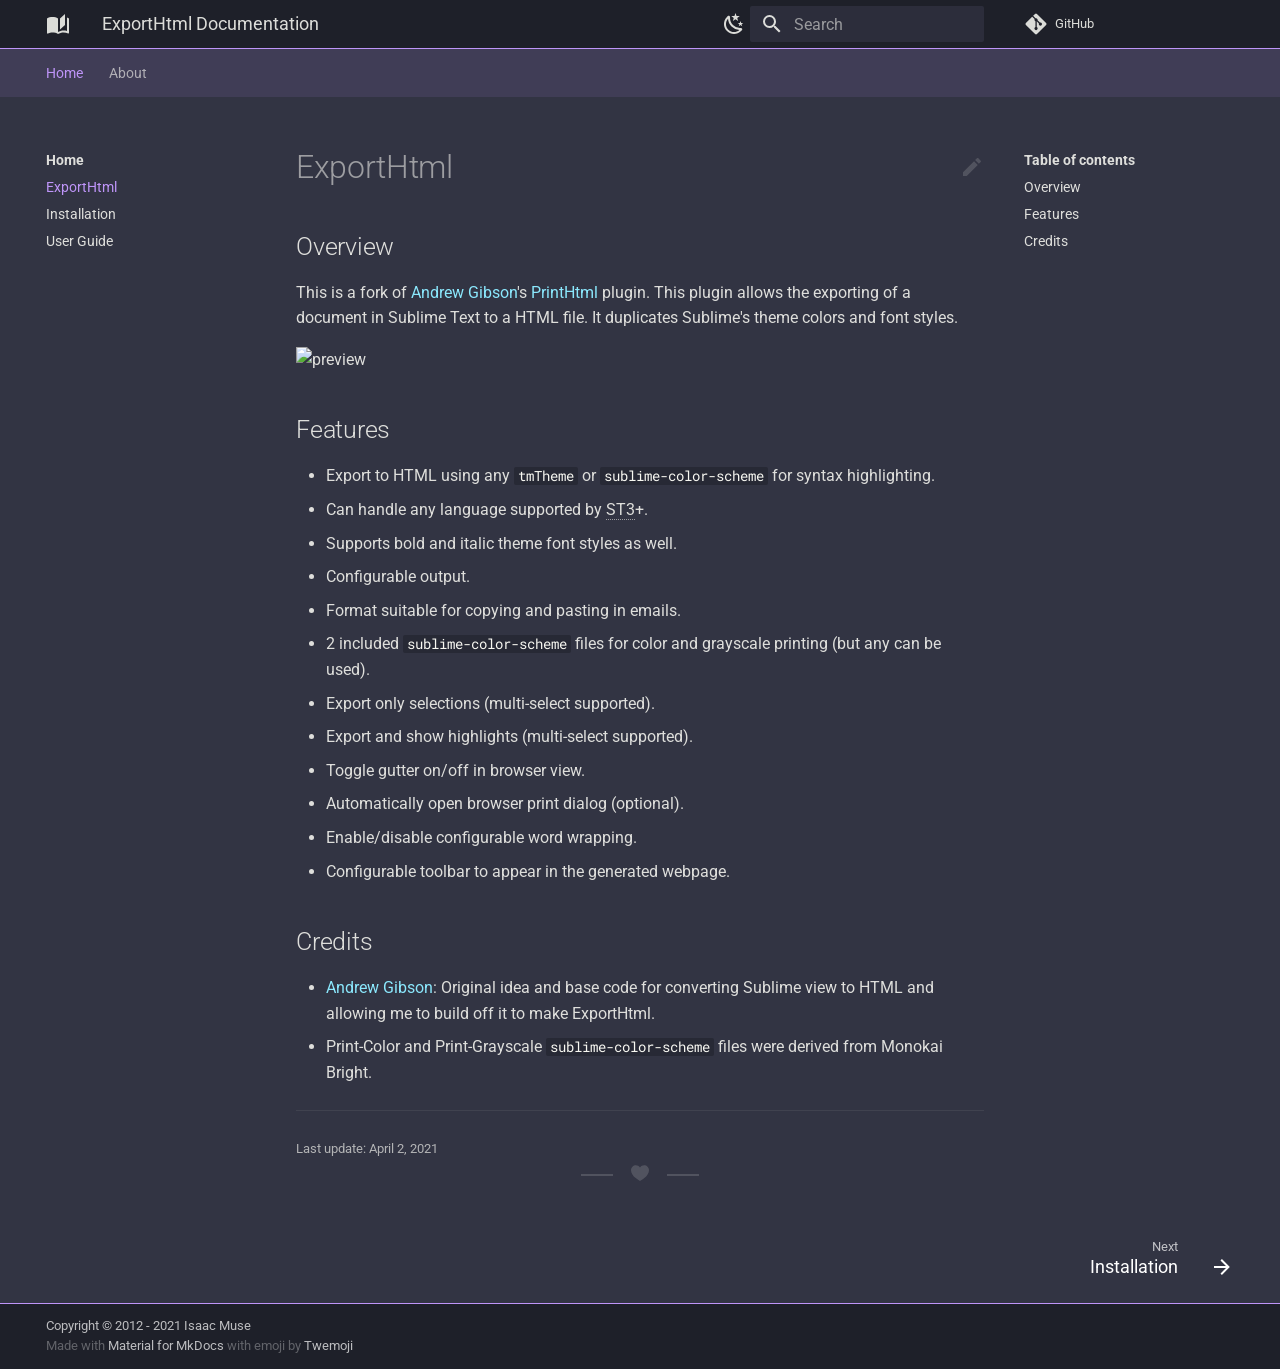
==== index.html @ a7de38d4 "Deployed fa5e5de with MkDocs version: 1.1.2" ====
<!doctype html><html lang=en class=no-js> <head><meta charset=utf-8><meta name=viewport content="width=device-width,initial-scale=1"><meta name=description content="Sublime Text plugin that exports code to HTML or BBCODE for copying, printing, or saving."><link href=https://codebyzach.github.io/sublime_export_html/ rel=canonical><link rel=icon href=assets/images/favicon.png><meta name=generator content="mkdocs-1.1.2, mkdocs-material-7.1.0"><title>ExportHtml - ExportHtml Documentation</title><link rel=stylesheet href=assets/stylesheets/main.33e2939f.min.css><link rel=stylesheet href=assets/stylesheets/palette.ef6f36e2.min.css><meta name=theme-color content=#7e56c2><script src=assets/pymdownx-extras/material-extra-theme-7c147bb7.js type=text/javascript></script><link rel=preconnect href=https://fonts.gstatic.com crossorigin><link rel=stylesheet href="https://fonts.googleapis.com/css?family=Roboto:300,400,400i,700%7CRoboto+Mono&display=fallback"><style>:root{--md-text-font-family:"Roboto";--md-code-font-family:"Roboto Mono"}</style><link rel=stylesheet href=assets/pymdownx-extras/extra-25cd689912.css></head> <body dir=ltr data-md-color-scheme=dracula data-md-color-primary=deep-purple data-md-color-accent=deep-purple> <script>function __prefix(e){return new URL(".",location).pathname+"."+e}function __get(e,t=localStorage){return JSON.parse(t.getItem(__prefix(e)))}</script> <input class=md-toggle data-md-toggle=drawer type=checkbox id=__drawer autocomplete=off> <input class=md-toggle data-md-toggle=search type=checkbox id=__search autocomplete=off> <label class=md-overlay for=__drawer></label> <div data-md-component=skip> <a href=#exporthtml class=md-skip> Skip to content </a> </div> <div data-md-component=announce> </div> <header class=md-header data-md-component=header> <nav class="md-header__inner md-grid" aria-label=Header> <a href=https://codebyzach.github.io/sublime_export_html title="ExportHtml Documentation" class="md-header__button md-logo" aria-label="ExportHtml Documentation"> <svg xmlns=http://www.w3.org/2000/svg viewbox="0 0 24 24"><path d="m19 2-5 4.5v11l5-4.5V2M6.5 5C4.55 5 2.45 5.4 1 6.5v14.66c0 .25.25.5.5.5.1 0 .15-.07.25-.07 1.35-.65 3.3-1.09 4.75-1.09 1.95 0 4.05.4 5.5 1.5 1.35-.85 3.8-1.5 5.5-1.5 1.65 0 3.35.31 4.75 1.06.1.05.15.03.25.03.25 0 .5-.25.5-.5V6.5c-.6-.45-1.25-.75-2-1V19c-1.1-.35-2.3-.5-3.5-.5-1.7 0-4.15.65-5.5 1.5V6.5C10.55 5.4 8.45 5 6.5 5z"/></svg> </a> <label class="md-header__button md-icon" for=__drawer> <svg xmlns=http://www.w3.org/2000/svg viewbox="0 0 24 24"><path d="M3 6h18v2H3V6m0 5h18v2H3v-2m0 5h18v2H3v-2z"/></svg> </label> <div class=md-header__title data-md-component=header-title> <div class=md-header__ellipsis> <div class=md-header__topic> <span class=md-ellipsis> ExportHtml Documentation </span> </div> <div class=md-header__topic data-md-component=header-topic> <span class=md-ellipsis> ExportHtml </span> </div> </div> </div> <div class=md-header__options> <div class="md-header-nav__scheme md-header-nav__button md-source__icon md-icon"> <a href=javascript:toggleScheme(); title="Light mode" class=light-mode> <svg xmlns=http://www.w3.org/2000/svg viewbox="0 0 24 24"><path d="M12 7a5 5 0 0 1 5 5 5 5 0 0 1-5 5 5 5 0 0 1-5-5 5 5 0 0 1 5-5m0 2a3 3 0 0 0-3 3 3 3 0 0 0 3 3 3 3 0 0 0 3-3 3 3 0 0 0-3-3m0-7 2.39 3.42C13.65 5.15 12.84 5 12 5c-.84 0-1.65.15-2.39.42L12 2M3.34 7l4.16-.35A7.2 7.2 0 0 0 5.94 8.5c-.44.74-.69 1.5-.83 2.29L3.34 7m.02 10 1.76-3.77a7.131 7.131 0 0 0 2.38 4.14L3.36 17M20.65 7l-1.77 3.79a7.023 7.023 0 0 0-2.38-4.15l4.15.36m-.01 10-4.14.36c.59-.51 1.12-1.14 1.54-1.86.42-.73.69-1.5.83-2.29L20.64 17M12 22l-2.41-3.44c.74.27 1.55.44 2.41.44.82 0 1.63-.17 2.37-.44L12 22z"/></svg> </a> <a href=javascript:toggleScheme(); title="Dark mode" class=dark-mode> <svg xmlns=http://www.w3.org/2000/svg viewbox="0 0 24 24"><path d="m17.75 4.09-2.53 1.94.91 3.06-2.63-1.81-2.63 1.81.91-3.06-2.53-1.94L12.44 4l1.06-3 1.06 3 3.19.09m3.5 6.91-1.64 1.25.59 1.98-1.7-1.17-1.7 1.17.59-1.98L15.75 11l2.06-.05L18.5 9l.69 1.95 2.06.05m-2.28 4.95c.83-.08 1.72 1.1 1.19 1.85-.32.45-.66.87-1.08 1.27C15.17 23 8.84 23 4.94 19.07c-3.91-3.9-3.91-10.24 0-14.14.4-.4.82-.76 1.27-1.08.75-.53 1.93.36 1.85 1.19-.27 2.86.69 5.83 2.89 8.02a9.96 9.96 0 0 0 8.02 2.89m-1.64 2.02a12.08 12.08 0 0 1-7.8-3.47c-2.17-2.19-3.33-5-3.49-7.82-2.81 3.14-2.7 7.96.31 10.98 3.02 3.01 7.84 3.12 10.98.31z"/></svg> </a> <a href=javascript:toggleScheme(); title="System preference" class=system-mode> <svg xmlns=http://www.w3.org/2000/svg viewbox="0 0 24 24"><path d="M7.5 2c-1.79 1.15-3 3.18-3 5.5s1.21 4.35 3.03 5.5C4.46 13 2 10.54 2 7.5A5.5 5.5 0 0 1 7.5 2m11.57 1.5 1.43 1.43L4.93 20.5 3.5 19.07 19.07 3.5m-6.18 2.43L11.41 5 9.97 6l.42-1.7L9 3.24l1.75-.12.58-1.65L12 3.1l1.73.03-1.35 1.13.51 1.67m-3.3 3.61-1.16-.73-1.12.78.34-1.32-1.09-.83 1.36-.09.45-1.29.51 1.27 1.36.03-1.05.87.4 1.31M19 13.5a5.5 5.5 0 0 1-5.5 5.5c-1.22 0-2.35-.4-3.26-1.07l7.69-7.69c.67.91 1.07 2.04 1.07 3.26m-4.4 6.58 2.77-1.15-.24 3.35-2.53-2.2m4.33-2.7 1.15-2.77 2.2 2.54-3.35.23m1.15-4.96-1.14-2.78 3.34.24-2.2 2.54M9.63 18.93l2.77 1.15-2.53 2.19-.24-3.34z"/></svg> </a> <a href=javascript:toggleScheme(); title="Unknown scheme" class=unknown-mode> <svg xmlns=http://www.w3.org/2000/svg viewbox="0 0 24 24"><path d="m15.07 11.25-.9.92C13.45 12.89 13 13.5 13 15h-2v-.5c0-1.11.45-2.11 1.17-2.83l1.24-1.26c.37-.36.59-.86.59-1.41a2 2 0 0 0-2-2 2 2 0 0 0-2 2H8a4 4 0 0 1 4-4 4 4 0 0 1 4 4 3.2 3.2 0 0 1-.93 2.25M13 19h-2v-2h2M12 2A10 10 0 0 0 2 12a10 10 0 0 0 10 10 10 10 0 0 0 10-10c0-5.53-4.5-10-10-10z"/></svg> </a> </div> </div> <label class="md-header__button md-icon" for=__search> <svg xmlns=http://www.w3.org/2000/svg viewbox="0 0 24 24"><path d="M9.5 3A6.5 6.5 0 0 1 16 9.5c0 1.61-.59 3.09-1.56 4.23l.27.27h.79l5 5-1.5 1.5-5-5v-.79l-.27-.27A6.516 6.516 0 0 1 9.5 16 6.5 6.5 0 0 1 3 9.5 6.5 6.5 0 0 1 9.5 3m0 2C7 5 5 7 5 9.5S7 14 9.5 14 14 12 14 9.5 12 5 9.5 5z"/></svg> </label> <div class=md-search data-md-component=search role=dialog> <label class=md-search__overlay for=__search></label> <div class=md-search__inner role=search> <form class=md-search__form name=search> <input type=text class=md-search__input name=query aria-label=Search placeholder=Search autocapitalize=off autocorrect=off autocomplete=off spellcheck=false data-md-component=search-query data-md-state=active required> <label class="md-search__icon md-icon" for=__search> <svg xmlns=http://www.w3.org/2000/svg viewbox="0 0 24 24"><path d="M9.5 3A6.5 6.5 0 0 1 16 9.5c0 1.61-.59 3.09-1.56 4.23l.27.27h.79l5 5-1.5 1.5-5-5v-.79l-.27-.27A6.516 6.516 0 0 1 9.5 16 6.5 6.5 0 0 1 3 9.5 6.5 6.5 0 0 1 9.5 3m0 2C7 5 5 7 5 9.5S7 14 9.5 14 14 12 14 9.5 12 5 9.5 5z"/></svg> <svg xmlns=http://www.w3.org/2000/svg viewbox="0 0 24 24"><path d="M20 11v2H8l5.5 5.5-1.42 1.42L4.16 12l7.92-7.92L13.5 5.5 8 11h12z"/></svg> </label> <button type=reset class="md-search__icon md-icon" aria-label=Clear tabindex=-1> <svg xmlns=http://www.w3.org/2000/svg viewbox="0 0 24 24"><path d="M19 6.41 17.59 5 12 10.59 6.41 5 5 6.41 10.59 12 5 17.59 6.41 19 12 13.41 17.59 19 19 17.59 13.41 12 19 6.41z"/></svg> </button> </form> <div class=md-search__output> <div class=md-search__scrollwrap data-md-scrollfix> <div class=md-search-result data-md-component=search-result> <div class=md-search-result__meta> Initializing search </div> <ol class=md-search-result__list></ol> </div> </div> </div> </div> </div> <div class=md-header__source> <a href=https://github.com/codebyzach/sublime_export_html/ title="Go to repository" class=md-source data-md-component=source> <div class="md-source__icon md-icon"> <svg xmlns=http://www.w3.org/2000/svg viewbox="0 0 448 512"><path d="M439.55 236.05 244 40.45a28.87 28.87 0 0 0-40.81 0l-40.66 40.63 51.52 51.52c27.06-9.14 52.68 16.77 43.39 43.68l49.66 49.66c34.23-11.8 61.18 31 35.47 56.69-26.49 26.49-70.21-2.87-56-37.34L240.22 199v121.85c25.3 12.54 22.26 41.85 9.08 55a34.34 34.34 0 0 1-48.55 0c-17.57-17.6-11.07-46.91 11.25-56v-123c-20.8-8.51-24.6-30.74-18.64-45L142.57 101 8.45 235.14a28.86 28.86 0 0 0 0 40.81l195.61 195.6a28.86 28.86 0 0 0 40.8 0l194.69-194.69a28.86 28.86 0 0 0 0-40.81z"/></svg> </div> <div class=md-source__repository> GitHub </div> </a> </div> </nav> </header> <div class=md-container data-md-component=container> <nav class=md-tabs aria-label=Tabs data-md-component=tabs> <div class="md-tabs__inner md-grid"> <ul class=md-tabs__list> <li class=md-tabs__item> <a href=. class="md-tabs__link md-tabs__link--active"> Home </a> </li> <li class=md-tabs__item> <a href=about/contributing/ class=md-tabs__link> About </a> </li> </ul> </div> </nav> <main class=md-main data-md-component=main> <div class="md-main__inner md-grid"> <div class="md-sidebar md-sidebar--primary" data-md-component=sidebar data-md-type=navigation> <div class=md-sidebar__scrollwrap> <div class=md-sidebar__inner> <nav class="md-nav md-nav--primary md-nav--lifted" aria-label=Navigation data-md-level=0> <label class=md-nav__title for=__drawer> <a href=. title="ExportHtml Documentation" class="md-nav__button md-logo" aria-label="ExportHtml Documentation" data-md-component=logo> <svg xmlns=http://www.w3.org/2000/svg viewbox="0 0 24 24"><path d="m19 2-5 4.5v11l5-4.5V2M6.5 5C4.55 5 2.45 5.4 1 6.5v14.66c0 .25.25.5.5.5.1 0 .15-.07.25-.07 1.35-.65 3.3-1.09 4.75-1.09 1.95 0 4.05.4 5.5 1.5 1.35-.85 3.8-1.5 5.5-1.5 1.65 0 3.35.31 4.75 1.06.1.05.15.03.25.03.25 0 .5-.25.5-.5V6.5c-.6-.45-1.25-.75-2-1V19c-1.1-.35-2.3-.5-3.5-.5-1.7 0-4.15.65-5.5 1.5V6.5C10.55 5.4 8.45 5 6.5 5z"/></svg> </a> ExportHtml Documentation </label> <div class=md-nav__source> <a href=https://github.com/codebyzach/sublime_export_html/ title="Go to repository" class=md-source data-md-component=source> <div class="md-source__icon md-icon"> <svg xmlns=http://www.w3.org/2000/svg viewbox="0 0 448 512"><path d="M439.55 236.05 244 40.45a28.87 28.87 0 0 0-40.81 0l-40.66 40.63 51.52 51.52c27.06-9.14 52.68 16.77 43.39 43.68l49.66 49.66c34.23-11.8 61.18 31 35.47 56.69-26.49 26.49-70.21-2.87-56-37.34L240.22 199v121.85c25.3 12.54 22.26 41.85 9.08 55a34.34 34.34 0 0 1-48.55 0c-17.57-17.6-11.07-46.91 11.25-56v-123c-20.8-8.51-24.6-30.74-18.64-45L142.57 101 8.45 235.14a28.86 28.86 0 0 0 0 40.81l195.61 195.6a28.86 28.86 0 0 0 40.8 0l194.69-194.69a28.86 28.86 0 0 0 0-40.81z"/></svg> </div> <div class=md-source__repository> GitHub </div> </a> </div> <ul class=md-nav__list data-md-scrollfix> <li class="md-nav__item md-nav__item--active md-nav__item--nested"> <input class="md-nav__toggle md-toggle" data-md-toggle=__nav_1 type=checkbox id=__nav_1 checked> <label class=md-nav__link for=__nav_1> Home <span class="md-nav__icon md-icon"></span> </label> <nav class=md-nav aria-label=Home data-md-level=1> <label class=md-nav__title for=__nav_1> <span class="md-nav__icon md-icon"></span> Home </label> <ul class=md-nav__list data-md-scrollfix> <li class="md-nav__item md-nav__item--active"> <input class="md-nav__toggle md-toggle" data-md-toggle=toc type=checkbox id=__toc> <label class="md-nav__link md-nav__link--active" for=__toc> ExportHtml <span class="md-nav__icon md-icon"></span> </label> <a href=. class="md-nav__link md-nav__link--active"> ExportHtml </a> <nav class="md-nav md-nav--secondary" aria-label="Table of contents"> <label class=md-nav__title for=__toc> <span class="md-nav__icon md-icon"></span> Table of contents </label> <ul class=md-nav__list data-md-component=toc data-md-scrollfix> <li class=md-nav__item> <a href=#overview class=md-nav__link> Overview </a> </li> <li class=md-nav__item> <a href=#features class=md-nav__link> Features </a> </li> <li class=md-nav__item> <a href=#credits class=md-nav__link> Credits </a> </li> </ul> </nav> </li> <li class=md-nav__item> <a href=installation/ class=md-nav__link> Installation </a> </li> <li class=md-nav__item> <a href=usage/ class=md-nav__link> User Guide </a> </li> </ul> </nav> </li> <li class="md-nav__item md-nav__item--nested"> <input class="md-nav__toggle md-toggle" data-md-toggle=__nav_2 type=checkbox id=__nav_2> <label class=md-nav__link for=__nav_2> About <span class="md-nav__icon md-icon"></span> </label> <nav class=md-nav aria-label=About data-md-level=1> <label class=md-nav__title for=__nav_2> <span class="md-nav__icon md-icon"></span> About </label> <ul class=md-nav__list data-md-scrollfix> <li class=md-nav__item> <a href=about/contributing/ class=md-nav__link> Contributing &amp; Support </a> </li> <li class=md-nav__item> <a href=about/license/ class=md-nav__link> License </a> </li> </ul> </nav> </li> </ul> </nav> </div> </div> </div> <div class="md-sidebar md-sidebar--secondary" data-md-component=sidebar data-md-type=toc> <div class=md-sidebar__scrollwrap> <div class=md-sidebar__inner> <nav class="md-nav md-nav--secondary" aria-label="Table of contents"> <label class=md-nav__title for=__toc> <span class="md-nav__icon md-icon"></span> Table of contents </label> <ul class=md-nav__list data-md-component=toc data-md-scrollfix> <li class=md-nav__item> <a href=#overview class=md-nav__link> Overview </a> </li> <li class=md-nav__item> <a href=#features class=md-nav__link> Features </a> </li> <li class=md-nav__item> <a href=#credits class=md-nav__link> Credits </a> </li> </ul> </nav> </div> </div> </div> <div class=md-content data-md-component=content> <article class="md-content__inner md-typeset"> <a href=https://github.com/codebyzach/sublime_export_html/tree/master/docs/src/markdown/index.md title="Edit this page" class="md-content__button md-icon"> <svg xmlns=http://www.w3.org/2000/svg viewbox="0 0 24 24"><path d="M20.71 7.04c.39-.39.39-1.04 0-1.41l-2.34-2.34c-.37-.39-1.02-.39-1.41 0l-1.84 1.83 3.75 3.75M3 17.25V21h3.75L17.81 9.93l-3.75-3.75L3 17.25z"/></svg> </a> <h1 id=exporthtml>ExportHtml<a class=headerlink href=#exporthtml title="Permanent link"></a></h1> <h2 id=overview>Overview<a class=headerlink href=#overview title="Permanent link"></a></h2> <p>This is a fork of <a href=https://github.com/agibsonsw>Andrew Gibson</a>'s <a href=https://github.com/agibsonsw/PrintHtml>PrintHtml</a> plugin. This plugin allows the exporting of a document in Sublime Text to a HTML file. It duplicates Sublime's theme colors and font styles.</p> <p><img alt=preview src=images/preview.png></p> <h2 id=features>Features<a class=headerlink href=#features title="Permanent link"></a></h2> <ul> <li>Export to HTML using any <code>tmTheme</code> or <code>sublime-color-scheme</code> for syntax highlighting.</li> <li>Can handle any language supported by <abbr title="Sublime Text 3">ST3</abbr>+.</li> <li>Supports bold and italic theme font styles as well.</li> <li>Configurable output.</li> <li>Format suitable for copying and pasting in emails.</li> <li>2 included <code>sublime-color-scheme</code> files for color and grayscale printing (but any can be used).</li> <li>Export only selections (multi-select supported).</li> <li>Export and show highlights (multi-select supported).</li> <li>Toggle gutter on/off in browser view.</li> <li>Automatically open browser print dialog (optional).</li> <li>Enable/disable configurable word wrapping.</li> <li>Configurable toolbar to appear in the generated webpage.</li> </ul> <h2 id=credits>Credits<a class=headerlink href=#credits title="Permanent link"></a></h2> <ul> <li><a href=https://github.com/agibsonsw>Andrew Gibson</a>: Original idea and base code for converting Sublime view to HTML and allowing me to build off it to make ExportHtml.</li> <li>Print-Color and Print-Grayscale <code>sublime-color-scheme</code> files were derived from Monokai Bright.</li> </ul> <hr> <div class=md-source-date> <small> Last update: <span class="git-revision-date-localized-plugin git-revision-date-localized-plugin-date">April 2, 2021</span> </small> </div> <footer class=sponsorship> <hr> <a href=https://github.com/sponsors/facelessuser title="Become a sponsor"> <span class="twemoji heart-throb-hover"> <svg xmlns=http://www.w3.org/2000/svg viewbox="0 0 16 16"><path fill-rule=evenodd d="M7.655 14.916 8 14.25l.345.666a.752.752 0 0 1-.69 0zm0 0L8 14.25l.345.666.002-.001.006-.003.018-.01a7.643 7.643 0 0 0 .31-.17 22.08 22.08 0 0 0 3.433-2.414C13.956 10.731 16 8.35 16 5.5 16 2.836 13.914 1 11.75 1 10.203 1 8.847 1.802 8 3.02 7.153 1.802 5.797 1 4.25 1 2.086 1 0 2.836 0 5.5c0 2.85 2.045 5.231 3.885 6.818a22.075 22.075 0 0 0 3.744 2.584l.018.01.006.003h.002z"/></svg> </span> </a> <hr> </footer> </article> </div> </div> </main> <footer class=md-footer> <nav class="md-footer__inner md-grid" aria-label=Footer> <a href=installation/ class="md-footer__link md-footer__link--next" rel=next> <div class=md-footer__title> <div class=md-ellipsis> <span class=md-footer__direction> Next </span> Installation </div> </div> <div class="md-footer__button md-icon"> <svg xmlns=http://www.w3.org/2000/svg viewbox="0 0 24 24"><path d="M4 11v2h12l-5.5 5.5 1.42 1.42L19.84 12l-7.92-7.92L10.5 5.5 16 11H4z"/></svg> </div> </a> </nav> <div class="md-footer-meta md-typeset"> <div class="md-footer-meta__inner md-grid"> <div class=md-footer-copyright> <div class=md-footer-copyright__highlight> Copyright &copy; 2012 - 2021 <a href=https://github.com/facelessuser target=_blank rel=noopener>Isaac Muse</a> </div> Made with <a href=https://squidfunk.github.io/mkdocs-material/ target=_blank rel=noopener> Material for MkDocs </a> with emoji by <a href=https://github.com/twitter/twemoji target=_blank rel=noopener> Twemoji </a> </div> </div> </div> </footer> </div> <div class=md-dialog data-md-component=dialog> <div class="md-dialog__inner md-typeset"></div> </div> <script id=__config type=application/json>{"base": ".", "features": ["navigation.tabs"], "translations": {"clipboard.copy": "Copy to clipboard", "clipboard.copied": "Copied to clipboard", "search.config.lang": "en", "search.config.pipeline": "trimmer, stopWordFilter", "search.config.separator": "[\\s\\-]+", "search.placeholder": "Search", "search.result.placeholder": "Type to start searching", "search.result.none": "No matching documents", "search.result.one": "1 matching document", "search.result.other": "# matching documents", "search.result.more.one": "1 more on this page", "search.result.more.other": "# more on this page", "search.result.term.missing": "Missing"}, "search": "assets/javascripts/workers/search.fe42c31b.min.js", "version": null}</script> <script src=assets/javascripts/bundle.d892486b.min.js></script> <script src=assets/pymdownx-extras/extra-uml-51b11a9a.js></script> </body> </html>
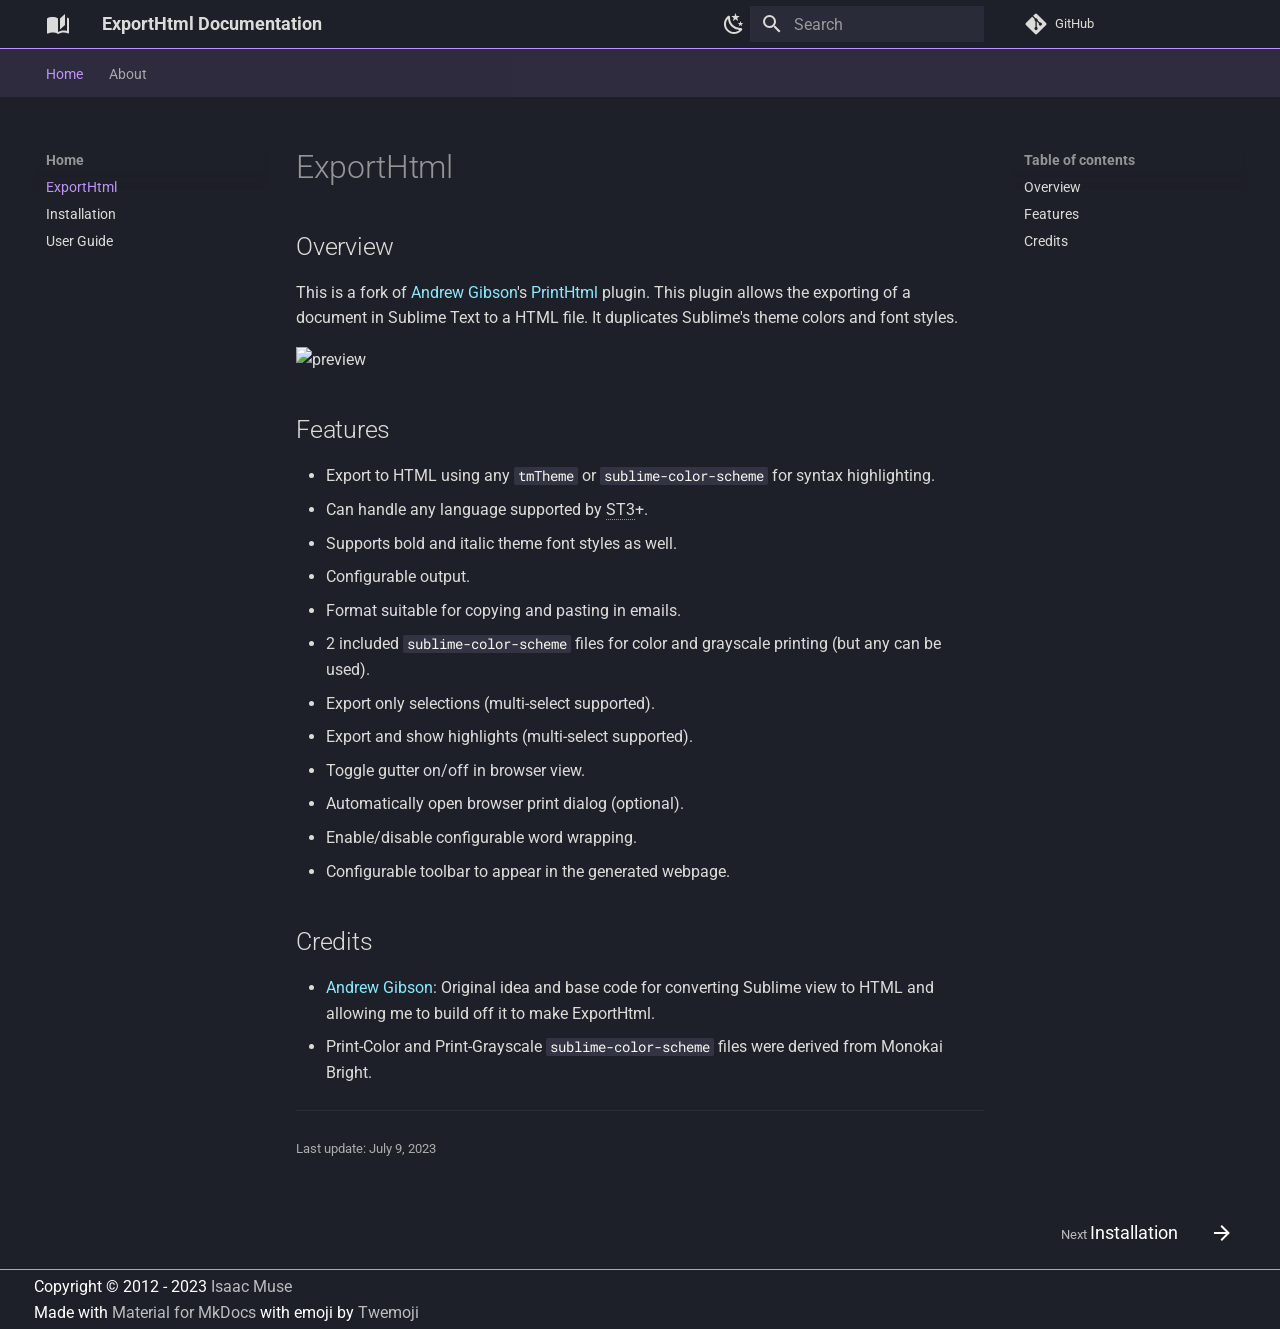
==== commit 42b3077c: "Deployed a1e7e1c with MkDocs version: 1.4.3" ====
--- a/index.html
+++ b/index.html
@@ -1 +1 @@
-<!doctype html><html lang=en class=no-js> <head><meta charset=utf-8><meta name=viewport content="width=device-width,initial-scale=1"><meta name=description content="Sublime Text plugin that exports code to HTML or BBCODE for copying, printing, or saving."><link href=https://codebyzach.github.io/sublime_export_html/ rel=canonical><link rel=icon href=assets/images/favicon.png><meta name=generator content="mkdocs-1.1.2, mkdocs-material-7.1.0"><title>ExportHtml - ExportHtml Documentation</title><link rel=stylesheet href=assets/stylesheets/main.33e2939f.min.css><link rel=stylesheet href=assets/stylesheets/palette.ef6f36e2.min.css><meta name=theme-color content=#7e56c2><script src=assets/pymdownx-extras/material-extra-theme-7c147bb7.js type=text/javascript></script><link rel=preconnect href=https://fonts.gstatic.com crossorigin><link rel=stylesheet href="https://fonts.googleapis.com/css?family=Roboto:300,400,400i,700%7CRoboto+Mono&display=fallback"><style>:root{--md-text-font-family:"Roboto";--md-code-font-family:"Roboto Mono"}</style><link rel=stylesheet href=assets/pymdownx-extras/extra-25cd689912.css></head> <body dir=ltr data-md-color-scheme=dracula data-md-color-primary=deep-purple data-md-color-accent=deep-purple> <script>function __prefix(e){return new URL(".",location).pathname+"."+e}function __get(e,t=localStorage){return JSON.parse(t.getItem(__prefix(e)))}</script> <input class=md-toggle data-md-toggle=drawer type=checkbox id=__drawer autocomplete=off> <input class=md-toggle data-md-toggle=search type=checkbox id=__search autocomplete=off> <label class=md-overlay for=__drawer></label> <div data-md-component=skip> <a href=#exporthtml class=md-skip> Skip to content </a> </div> <div data-md-component=announce> </div> <header class=md-header data-md-component=header> <nav class="md-header__inner md-grid" aria-label=Header> <a href=https://codebyzach.github.io/sublime_export_html title="ExportHtml Documentation" class="md-header__button md-logo" aria-label="ExportHtml Documentation"> <svg xmlns=http://www.w3.org/2000/svg viewbox="0 0 24 24"><path d="m19 2-5 4.5v11l5-4.5V2M6.5 5C4.55 5 2.45 5.4 1 6.5v14.66c0 .25.25.5.5.5.1 0 .15-.07.25-.07 1.35-.65 3.3-1.09 4.75-1.09 1.95 0 4.05.4 5.5 1.5 1.35-.85 3.8-1.5 5.5-1.5 1.65 0 3.35.31 4.75 1.06.1.05.15.03.25.03.25 0 .5-.25.5-.5V6.5c-.6-.45-1.25-.75-2-1V19c-1.1-.35-2.3-.5-3.5-.5-1.7 0-4.15.65-5.5 1.5V6.5C10.55 5.4 8.45 5 6.5 5z"/></svg> </a> <label class="md-header__button md-icon" for=__drawer> <svg xmlns=http://www.w3.org/2000/svg viewbox="0 0 24 24"><path d="M3 6h18v2H3V6m0 5h18v2H3v-2m0 5h18v2H3v-2z"/></svg> </label> <div class=md-header__title data-md-component=header-title> <div class=md-header__ellipsis> <div class=md-header__topic> <span class=md-ellipsis> ExportHtml Documentation </span> </div> <div class=md-header__topic data-md-component=header-topic> <span class=md-ellipsis> ExportHtml </span> </div> </div> </div> <div class=md-header__options> <div class="md-header-nav__scheme md-header-nav__button md-source__icon md-icon"> <a href=javascript:toggleScheme(); title="Light mode" class=light-mode> <svg xmlns=http://www.w3.org/2000/svg viewbox="0 0 24 24"><path d="M12 7a5 5 0 0 1 5 5 5 5 0 0 1-5 5 5 5 0 0 1-5-5 5 5 0 0 1 5-5m0 2a3 3 0 0 0-3 3 3 3 0 0 0 3 3 3 3 0 0 0 3-3 3 3 0 0 0-3-3m0-7 2.39 3.42C13.65 5.15 12.84 5 12 5c-.84 0-1.65.15-2.39.42L12 2M3.34 7l4.16-.35A7.2 7.2 0 0 0 5.94 8.5c-.44.74-.69 1.5-.83 2.29L3.34 7m.02 10 1.76-3.77a7.131 7.131 0 0 0 2.38 4.14L3.36 17M20.65 7l-1.77 3.79a7.023 7.023 0 0 0-2.38-4.15l4.15.36m-.01 10-4.14.36c.59-.51 1.12-1.14 1.54-1.86.42-.73.69-1.5.83-2.29L20.64 17M12 22l-2.41-3.44c.74.27 1.55.44 2.41.44.82 0 1.63-.17 2.37-.44L12 22z"/></svg> </a> <a href=javascript:toggleScheme(); title="Dark mode" class=dark-mode> <svg xmlns=http://www.w3.org/2000/svg viewbox="0 0 24 24"><path d="m17.75 4.09-2.53 1.94.91 3.06-2.63-1.81-2.63 1.81.91-3.06-2.53-1.94L12.44 4l1.06-3 1.06 3 3.19.09m3.5 6.91-1.64 1.25.59 1.98-1.7-1.17-1.7 1.17.59-1.98L15.75 11l2.06-.05L18.5 9l.69 1.95 2.06.05m-2.28 4.95c.83-.08 1.72 1.1 1.19 1.85-.32.45-.66.87-1.08 1.27C15.17 23 8.84 23 4.94 19.07c-3.91-3.9-3.91-10.24 0-14.14.4-.4.82-.76 1.27-1.08.75-.53 1.93.36 1.85 1.19-.27 2.86.69 5.83 2.89 8.02a9.96 9.96 0 0 0 8.02 2.89m-1.64 2.02a12.08 12.08 0 0 1-7.8-3.47c-2.17-2.19-3.33-5-3.49-7.82-2.81 3.14-2.7 7.96.31 10.98 3.02 3.01 7.84 3.12 10.98.31z"/></svg> </a> <a href=javascript:toggleScheme(); title="System preference" class=system-mode> <svg xmlns=http://www.w3.org/2000/svg viewbox="0 0 24 24"><path d="M7.5 2c-1.79 1.15-3 3.18-3 5.5s1.21 4.35 3.03 5.5C4.46 13 2 10.54 2 7.5A5.5 5.5 0 0 1 7.5 2m11.57 1.5 1.43 1.43L4.93 20.5 3.5 19.07 19.07 3.5m-6.18 2.43L11.41 5 9.97 6l.42-1.7L9 3.24l1.75-.12.58-1.65L12 3.1l1.73.03-1.35 1.13.51 1.67m-3.3 3.61-1.16-.73-1.12.78.34-1.32-1.09-.83 1.36-.09.45-1.29.51 1.27 1.36.03-1.05.87.4 1.31M19 13.5a5.5 5.5 0 0 1-5.5 5.5c-1.22 0-2.35-.4-3.26-1.07l7.69-7.69c.67.91 1.07 2.04 1.07 3.26m-4.4 6.58 2.77-1.15-.24 3.35-2.53-2.2m4.33-2.7 1.15-2.77 2.2 2.54-3.35.23m1.15-4.96-1.14-2.78 3.34.24-2.2 2.54M9.63 18.93l2.77 1.15-2.53 2.19-.24-3.34z"/></svg> </a> <a href=javascript:toggleScheme(); title="Unknown scheme" class=unknown-mode> <svg xmlns=http://www.w3.org/2000/svg viewbox="0 0 24 24"><path d="m15.07 11.25-.9.92C13.45 12.89 13 13.5 13 15h-2v-.5c0-1.11.45-2.11 1.17-2.83l1.24-1.26c.37-.36.59-.86.59-1.41a2 2 0 0 0-2-2 2 2 0 0 0-2 2H8a4 4 0 0 1 4-4 4 4 0 0 1 4 4 3.2 3.2 0 0 1-.93 2.25M13 19h-2v-2h2M12 2A10 10 0 0 0 2 12a10 10 0 0 0 10 10 10 10 0 0 0 10-10c0-5.53-4.5-10-10-10z"/></svg> </a> </div> </div> <label class="md-header__button md-icon" for=__search> <svg xmlns=http://www.w3.org/2000/svg viewbox="0 0 24 24"><path d="M9.5 3A6.5 6.5 0 0 1 16 9.5c0 1.61-.59 3.09-1.56 4.23l.27.27h.79l5 5-1.5 1.5-5-5v-.79l-.27-.27A6.516 6.516 0 0 1 9.5 16 6.5 6.5 0 0 1 3 9.5 6.5 6.5 0 0 1 9.5 3m0 2C7 5 5 7 5 9.5S7 14 9.5 14 14 12 14 9.5 12 5 9.5 5z"/></svg> </label> <div class=md-search data-md-component=search role=dialog> <label class=md-search__overlay for=__search></label> <div class=md-search__inner role=search> <form class=md-search__form name=search> <input type=text class=md-search__input name=query aria-label=Search placeholder=Search autocapitalize=off autocorrect=off autocomplete=off spellcheck=false data-md-component=search-query data-md-state=active required> <label class="md-search__icon md-icon" for=__search> <svg xmlns=http://www.w3.org/2000/svg viewbox="0 0 24 24"><path d="M9.5 3A6.5 6.5 0 0 1 16 9.5c0 1.61-.59 3.09-1.56 4.23l.27.27h.79l5 5-1.5 1.5-5-5v-.79l-.27-.27A6.516 6.516 0 0 1 9.5 16 6.5 6.5 0 0 1 3 9.5 6.5 6.5 0 0 1 9.5 3m0 2C7 5 5 7 5 9.5S7 14 9.5 14 14 12 14 9.5 12 5 9.5 5z"/></svg> <svg xmlns=http://www.w3.org/2000/svg viewbox="0 0 24 24"><path d="M20 11v2H8l5.5 5.5-1.42 1.42L4.16 12l7.92-7.92L13.5 5.5 8 11h12z"/></svg> </label> <button type=reset class="md-search__icon md-icon" aria-label=Clear tabindex=-1> <svg xmlns=http://www.w3.org/2000/svg viewbox="0 0 24 24"><path d="M19 6.41 17.59 5 12 10.59 6.41 5 5 6.41 10.59 12 5 17.59 6.41 19 12 13.41 17.59 19 19 17.59 13.41 12 19 6.41z"/></svg> </button> </form> <div class=md-search__output> <div class=md-search__scrollwrap data-md-scrollfix> <div class=md-search-result data-md-component=search-result> <div class=md-search-result__meta> Initializing search </div> <ol class=md-search-result__list></ol> </div> </div> </div> </div> </div> <div class=md-header__source> <a href=https://github.com/codebyzach/sublime_export_html/ title="Go to repository" class=md-source data-md-component=source> <div class="md-source__icon md-icon"> <svg xmlns=http://www.w3.org/2000/svg viewbox="0 0 448 512"><path d="M439.55 236.05 244 40.45a28.87 28.87 0 0 0-40.81 0l-40.66 40.63 51.52 51.52c27.06-9.14 52.68 16.77 43.39 43.68l49.66 49.66c34.23-11.8 61.18 31 35.47 56.69-26.49 26.49-70.21-2.87-56-37.34L240.22 199v121.85c25.3 12.54 22.26 41.85 9.08 55a34.34 34.34 0 0 1-48.55 0c-17.57-17.6-11.07-46.91 11.25-56v-123c-20.8-8.51-24.6-30.74-18.64-45L142.57 101 8.45 235.14a28.86 28.86 0 0 0 0 40.81l195.61 195.6a28.86 28.86 0 0 0 40.8 0l194.69-194.69a28.86 28.86 0 0 0 0-40.81z"/></svg> </div> <div class=md-source__repository> GitHub </div> </a> </div> </nav> </header> <div class=md-container data-md-component=container> <nav class=md-tabs aria-label=Tabs data-md-component=tabs> <div class="md-tabs__inner md-grid"> <ul class=md-tabs__list> <li class=md-tabs__item> <a href=. class="md-tabs__link md-tabs__link--active"> Home </a> </li> <li class=md-tabs__item> <a href=about/contributing/ class=md-tabs__link> About </a> </li> </ul> </div> </nav> <main class=md-main data-md-component=main> <div class="md-main__inner md-grid"> <div class="md-sidebar md-sidebar--primary" data-md-component=sidebar data-md-type=navigation> <div class=md-sidebar__scrollwrap> <div class=md-sidebar__inner> <nav class="md-nav md-nav--primary md-nav--lifted" aria-label=Navigation data-md-level=0> <label class=md-nav__title for=__drawer> <a href=. title="ExportHtml Documentation" class="md-nav__button md-logo" aria-label="ExportHtml Documentation" data-md-component=logo> <svg xmlns=http://www.w3.org/2000/svg viewbox="0 0 24 24"><path d="m19 2-5 4.5v11l5-4.5V2M6.5 5C4.55 5 2.45 5.4 1 6.5v14.66c0 .25.25.5.5.5.1 0 .15-.07.25-.07 1.35-.65 3.3-1.09 4.75-1.09 1.95 0 4.05.4 5.5 1.5 1.35-.85 3.8-1.5 5.5-1.5 1.65 0 3.35.31 4.75 1.06.1.05.15.03.25.03.25 0 .5-.25.5-.5V6.5c-.6-.45-1.25-.75-2-1V19c-1.1-.35-2.3-.5-3.5-.5-1.7 0-4.15.65-5.5 1.5V6.5C10.55 5.4 8.45 5 6.5 5z"/></svg> </a> ExportHtml Documentation </label> <div class=md-nav__source> <a href=https://github.com/codebyzach/sublime_export_html/ title="Go to repository" class=md-source data-md-component=source> <div class="md-source__icon md-icon"> <svg xmlns=http://www.w3.org/2000/svg viewbox="0 0 448 512"><path d="M439.55 236.05 244 40.45a28.87 28.87 0 0 0-40.81 0l-40.66 40.63 51.52 51.52c27.06-9.14 52.68 16.77 43.39 43.68l49.66 49.66c34.23-11.8 61.18 31 35.47 56.69-26.49 26.49-70.21-2.87-56-37.34L240.22 199v121.85c25.3 12.54 22.26 41.85 9.08 55a34.34 34.34 0 0 1-48.55 0c-17.57-17.6-11.07-46.91 11.25-56v-123c-20.8-8.51-24.6-30.74-18.64-45L142.57 101 8.45 235.14a28.86 28.86 0 0 0 0 40.81l195.61 195.6a28.86 28.86 0 0 0 40.8 0l194.69-194.69a28.86 28.86 0 0 0 0-40.81z"/></svg> </div> <div class=md-source__repository> GitHub </div> </a> </div> <ul class=md-nav__list data-md-scrollfix> <li class="md-nav__item md-nav__item--active md-nav__item--nested"> <input class="md-nav__toggle md-toggle" data-md-toggle=__nav_1 type=checkbox id=__nav_1 checked> <label class=md-nav__link for=__nav_1> Home <span class="md-nav__icon md-icon"></span> </label> <nav class=md-nav aria-label=Home data-md-level=1> <label class=md-nav__title for=__nav_1> <span class="md-nav__icon md-icon"></span> Home </label> <ul class=md-nav__list data-md-scrollfix> <li class="md-nav__item md-nav__item--active"> <input class="md-nav__toggle md-toggle" data-md-toggle=toc type=checkbox id=__toc> <label class="md-nav__link md-nav__link--active" for=__toc> ExportHtml <span class="md-nav__icon md-icon"></span> </label> <a href=. class="md-nav__link md-nav__link--active"> ExportHtml </a> <nav class="md-nav md-nav--secondary" aria-label="Table of contents"> <label class=md-nav__title for=__toc> <span class="md-nav__icon md-icon"></span> Table of contents </label> <ul class=md-nav__list data-md-component=toc data-md-scrollfix> <li class=md-nav__item> <a href=#overview class=md-nav__link> Overview </a> </li> <li class=md-nav__item> <a href=#features class=md-nav__link> Features </a> </li> <li class=md-nav__item> <a href=#credits class=md-nav__link> Credits </a> </li> </ul> </nav> </li> <li class=md-nav__item> <a href=installation/ class=md-nav__link> Installation </a> </li> <li class=md-nav__item> <a href=usage/ class=md-nav__link> User Guide </a> </li> </ul> </nav> </li> <li class="md-nav__item md-nav__item--nested"> <input class="md-nav__toggle md-toggle" data-md-toggle=__nav_2 type=checkbox id=__nav_2> <label class=md-nav__link for=__nav_2> About <span class="md-nav__icon md-icon"></span> </label> <nav class=md-nav aria-label=About data-md-level=1> <label class=md-nav__title for=__nav_2> <span class="md-nav__icon md-icon"></span> About </label> <ul class=md-nav__list data-md-scrollfix> <li class=md-nav__item> <a href=about/contributing/ class=md-nav__link> Contributing &amp; Support </a> </li> <li class=md-nav__item> <a href=about/license/ class=md-nav__link> License </a> </li> </ul> </nav> </li> </ul> </nav> </div> </div> </div> <div class="md-sidebar md-sidebar--secondary" data-md-component=sidebar data-md-type=toc> <div class=md-sidebar__scrollwrap> <div class=md-sidebar__inner> <nav class="md-nav md-nav--secondary" aria-label="Table of contents"> <label class=md-nav__title for=__toc> <span class="md-nav__icon md-icon"></span> Table of contents </label> <ul class=md-nav__list data-md-component=toc data-md-scrollfix> <li class=md-nav__item> <a href=#overview class=md-nav__link> Overview </a> </li> <li class=md-nav__item> <a href=#features class=md-nav__link> Features </a> </li> <li class=md-nav__item> <a href=#credits class=md-nav__link> Credits </a> </li> </ul> </nav> </div> </div> </div> <div class=md-content data-md-component=content> <article class="md-content__inner md-typeset"> <a href=https://github.com/codebyzach/sublime_export_html/tree/master/docs/src/markdown/index.md title="Edit this page" class="md-content__button md-icon"> <svg xmlns=http://www.w3.org/2000/svg viewbox="0 0 24 24"><path d="M20.71 7.04c.39-.39.39-1.04 0-1.41l-2.34-2.34c-.37-.39-1.02-.39-1.41 0l-1.84 1.83 3.75 3.75M3 17.25V21h3.75L17.81 9.93l-3.75-3.75L3 17.25z"/></svg> </a> <h1 id=exporthtml>ExportHtml<a class=headerlink href=#exporthtml title="Permanent link"></a></h1> <h2 id=overview>Overview<a class=headerlink href=#overview title="Permanent link"></a></h2> <p>This is a fork of <a href=https://github.com/agibsonsw>Andrew Gibson</a>'s <a href=https://github.com/agibsonsw/PrintHtml>PrintHtml</a> plugin. This plugin allows the exporting of a document in Sublime Text to a HTML file. It duplicates Sublime's theme colors and font styles.</p> <p><img alt=preview src=images/preview.png></p> <h2 id=features>Features<a class=headerlink href=#features title="Permanent link"></a></h2> <ul> <li>Export to HTML using any <code>tmTheme</code> or <code>sublime-color-scheme</code> for syntax highlighting.</li> <li>Can handle any language supported by <abbr title="Sublime Text 3">ST3</abbr>+.</li> <li>Supports bold and italic theme font styles as well.</li> <li>Configurable output.</li> <li>Format suitable for copying and pasting in emails.</li> <li>2 included <code>sublime-color-scheme</code> files for color and grayscale printing (but any can be used).</li> <li>Export only selections (multi-select supported).</li> <li>Export and show highlights (multi-select supported).</li> <li>Toggle gutter on/off in browser view.</li> <li>Automatically open browser print dialog (optional).</li> <li>Enable/disable configurable word wrapping.</li> <li>Configurable toolbar to appear in the generated webpage.</li> </ul> <h2 id=credits>Credits<a class=headerlink href=#credits title="Permanent link"></a></h2> <ul> <li><a href=https://github.com/agibsonsw>Andrew Gibson</a>: Original idea and base code for converting Sublime view to HTML and allowing me to build off it to make ExportHtml.</li> <li>Print-Color and Print-Grayscale <code>sublime-color-scheme</code> files were derived from Monokai Bright.</li> </ul> <hr> <div class=md-source-date> <small> Last update: <span class="git-revision-date-localized-plugin git-revision-date-localized-plugin-date">April 2, 2021</span> </small> </div> <footer class=sponsorship> <hr> <a href=https://github.com/sponsors/facelessuser title="Become a sponsor"> <span class="twemoji heart-throb-hover"> <svg xmlns=http://www.w3.org/2000/svg viewbox="0 0 16 16"><path fill-rule=evenodd d="M7.655 14.916 8 14.25l.345.666a.752.752 0 0 1-.69 0zm0 0L8 14.25l.345.666.002-.001.006-.003.018-.01a7.643 7.643 0 0 0 .31-.17 22.08 22.08 0 0 0 3.433-2.414C13.956 10.731 16 8.35 16 5.5 16 2.836 13.914 1 11.75 1 10.203 1 8.847 1.802 8 3.02 7.153 1.802 5.797 1 4.25 1 2.086 1 0 2.836 0 5.5c0 2.85 2.045 5.231 3.885 6.818a22.075 22.075 0 0 0 3.744 2.584l.018.01.006.003h.002z"/></svg> </span> </a> <hr> </footer> </article> </div> </div> </main> <footer class=md-footer> <nav class="md-footer__inner md-grid" aria-label=Footer> <a href=installation/ class="md-footer__link md-footer__link--next" rel=next> <div class=md-footer__title> <div class=md-ellipsis> <span class=md-footer__direction> Next </span> Installation </div> </div> <div class="md-footer__button md-icon"> <svg xmlns=http://www.w3.org/2000/svg viewbox="0 0 24 24"><path d="M4 11v2h12l-5.5 5.5 1.42 1.42L19.84 12l-7.92-7.92L10.5 5.5 16 11H4z"/></svg> </div> </a> </nav> <div class="md-footer-meta md-typeset"> <div class="md-footer-meta__inner md-grid"> <div class=md-footer-copyright> <div class=md-footer-copyright__highlight> Copyright &copy; 2012 - 2021 <a href=https://github.com/facelessuser target=_blank rel=noopener>Isaac Muse</a> </div> Made with <a href=https://squidfunk.github.io/mkdocs-material/ target=_blank rel=noopener> Material for MkDocs </a> with emoji by <a href=https://github.com/twitter/twemoji target=_blank rel=noopener> Twemoji </a> </div> </div> </div> </footer> </div> <div class=md-dialog data-md-component=dialog> <div class="md-dialog__inner md-typeset"></div> </div> <script id=__config type=application/json>{"base": ".", "features": ["navigation.tabs"], "translations": {"clipboard.copy": "Copy to clipboard", "clipboard.copied": "Copied to clipboard", "search.config.lang": "en", "search.config.pipeline": "trimmer, stopWordFilter", "search.config.separator": "[\\s\\-]+", "search.placeholder": "Search", "search.result.placeholder": "Type to start searching", "search.result.none": "No matching documents", "search.result.one": "1 matching document", "search.result.other": "# matching documents", "search.result.more.one": "1 more on this page", "search.result.more.other": "# more on this page", "search.result.term.missing": "Missing"}, "search": "assets/javascripts/workers/search.fe42c31b.min.js", "version": null}</script> <script src=assets/javascripts/bundle.d892486b.min.js></script> <script src=assets/pymdownx-extras/extra-uml-51b11a9a.js></script> </body> </html>+<!doctype html><html lang=en class=no-js> <head><meta charset=utf-8><meta name=viewport content="width=device-width,initial-scale=1"><meta name=description content="Sublime Text plugin that exports code to HTML or BBCODE for copying, printing, or saving."><link href=https://codebyzach.github.io/sublime_export_html/ rel=canonical><link href=installation/ rel=next><link rel=icon href=assets/images/favicon.png><meta name=generator content="mkdocs-1.4.3, mkdocs-material-9.1.18"><title>ExportHtml - ExportHtml Documentation</title><link rel=stylesheet href=assets/stylesheets/main.26e3688c.min.css><link rel=stylesheet href=assets/stylesheets/palette.ecc896b0.min.css><script src=assets/pymdownx-extras/material-extra-theme-8d50d708.js type=text/javascript></script><script src=assets/pymdownx-extras/material-extra-3rdparty-a81e7739.js type=text/javascript></script><link rel=preconnect href=https://fonts.gstatic.com crossorigin><link rel=stylesheet href="https://fonts.googleapis.com/css?family=Roboto:300,300i,400,400i,700,700i%7CRoboto+Mono:400,400i,700,700i&display=fallback"><style>:root{--md-text-font:"Roboto";--md-code-font:"Roboto Mono"}</style><link rel=stylesheet href=assets/pymdownx-extras/extra-a2b15a354f.css><script>__md_scope=new URL(".",location),__md_hash=e=>[...e].reduce((e,_)=>(e<<5)-e+_.charCodeAt(0),0),__md_get=(e,_=localStorage,t=__md_scope)=>JSON.parse(_.getItem(t.pathname+"."+e)),__md_set=(e,_,t=localStorage,a=__md_scope)=>{try{t.setItem(a.pathname+"."+e,JSON.stringify(_))}catch(e){}}</script></head> <body dir=ltr data-md-color-scheme=dracula data-md-color-primary=deep-purple data-md-color-accent=deep-purple> <input class=md-toggle data-md-toggle=drawer type=checkbox id=__drawer autocomplete=off> <input class=md-toggle data-md-toggle=search type=checkbox id=__search autocomplete=off> <label class=md-overlay for=__drawer></label> <div data-md-component=skip> <a href=#exporthtml class=md-skip> Skip to content </a> </div> <div data-md-component=announce> </div> <header class=md-header data-md-component=header> <nav class="md-header__inner md-grid" aria-label> <a href=https://codebyzach.github.io/sublime_export_html/ title="ExportHtml Documentation" class="md-header__button md-logo" aria-label="ExportHtml Documentation"> <svg xmlns=http://www.w3.org/2000/svg viewbox="0 0 24 24"><path d="m19 2-5 4.5v11l5-4.5V2M6.5 5C4.55 5 2.45 5.4 1 6.5v14.66c0 .25.25.5.5.5.1 0 .15-.07.25-.07 1.35-.65 3.3-1.09 4.75-1.09 1.95 0 4.05.4 5.5 1.5 1.35-.85 3.8-1.5 5.5-1.5 1.65 0 3.35.31 4.75 1.06.1.05.15.03.25.03.25 0 .5-.25.5-.5V6.5c-.6-.45-1.25-.75-2-1V19c-1.1-.35-2.3-.5-3.5-.5-1.7 0-4.15.65-5.5 1.5V6.5C10.55 5.4 8.45 5 6.5 5Z"/></svg> </a> <label class="md-header__button md-icon" for=__drawer> <svg xmlns=http://www.w3.org/2000/svg viewbox="0 0 24 24"><path d="M3 6h18v2H3V6m0 5h18v2H3v-2m0 5h18v2H3v-2Z"/></svg> </label> <div class=md-header__title data-md-component=header-title> <div class=md-header__ellipsis> <div class=md-header__topic> <span class=md-ellipsis> ExportHtml Documentation </span> </div> <div class=md-header__topic data-md-component=header-topic> <span class=md-ellipsis> ExportHtml </span> </div> </div> </div> <div class=md-header__options> <div class="md-header-nav__scheme md-header-nav__button md-source__icon md-icon"> <a href=javascript:toggleScheme(); title="Light mode" class=light-mode> <svg xmlns=http://www.w3.org/2000/svg viewbox="0 0 24 24"><path d="M12 7a5 5 0 0 1 5 5 5 5 0 0 1-5 5 5 5 0 0 1-5-5 5 5 0 0 1 5-5m0 2a3 3 0 0 0-3 3 3 3 0 0 0 3 3 3 3 0 0 0 3-3 3 3 0 0 0-3-3m0-7 2.39 3.42C13.65 5.15 12.84 5 12 5c-.84 0-1.65.15-2.39.42L12 2M3.34 7l4.16-.35A7.2 7.2 0 0 0 5.94 8.5c-.44.74-.69 1.5-.83 2.29L3.34 7m.02 10 1.76-3.77a7.131 7.131 0 0 0 2.38 4.14L3.36 17M20.65 7l-1.77 3.79a7.023 7.023 0 0 0-2.38-4.15l4.15.36m-.01 10-4.14.36c.59-.51 1.12-1.14 1.54-1.86.42-.73.69-1.5.83-2.29L20.64 17M12 22l-2.41-3.44c.74.27 1.55.44 2.41.44.82 0 1.63-.17 2.37-.44L12 22Z"/></svg> </a> <a href=javascript:toggleScheme(); title="Dark mode" class=dark-mode> <svg xmlns=http://www.w3.org/2000/svg viewbox="0 0 24 24"><path d="m17.75 4.09-2.53 1.94.91 3.06-2.63-1.81-2.63 1.81.91-3.06-2.53-1.94L12.44 4l1.06-3 1.06 3 3.19.09m3.5 6.91-1.64 1.25.59 1.98-1.7-1.17-1.7 1.17.59-1.98L15.75 11l2.06-.05L18.5 9l.69 1.95 2.06.05m-2.28 4.95c.83-.08 1.72 1.1 1.19 1.85-.32.45-.66.87-1.08 1.27C15.17 23 8.84 23 4.94 19.07c-3.91-3.9-3.91-10.24 0-14.14.4-.4.82-.76 1.27-1.08.75-.53 1.93.36 1.85 1.19-.27 2.86.69 5.83 2.89 8.02a9.96 9.96 0 0 0 8.02 2.89m-1.64 2.02a12.08 12.08 0 0 1-7.8-3.47c-2.17-2.19-3.33-5-3.49-7.82-2.81 3.14-2.7 7.96.31 10.98 3.02 3.01 7.84 3.12 10.98.31Z"/></svg> </a> <a href=javascript:toggleScheme(); title="System preference" class=system-mode> <svg xmlns=http://www.w3.org/2000/svg viewbox="0 0 24 24"><path d="M7.5 2c-1.79 1.15-3 3.18-3 5.5s1.21 4.35 3.03 5.5C4.46 13 2 10.54 2 7.5A5.5 5.5 0 0 1 7.5 2m11.57 1.5 1.43 1.43L4.93 20.5 3.5 19.07 19.07 3.5m-6.18 2.43L11.41 5 9.97 6l.42-1.7L9 3.24l1.75-.12.58-1.65L12 3.1l1.73.03-1.35 1.13.51 1.67m-3.3 3.61-1.16-.73-1.12.78.34-1.32-1.09-.83 1.36-.09.45-1.29.51 1.27 1.36.03-1.05.87.4 1.31M19 13.5a5.5 5.5 0 0 1-5.5 5.5c-1.22 0-2.35-.4-3.26-1.07l7.69-7.69c.67.91 1.07 2.04 1.07 3.26m-4.4 6.58 2.77-1.15-.24 3.35-2.53-2.2m4.33-2.7 1.15-2.77 2.2 2.54-3.35.23m1.15-4.96-1.14-2.78 3.34.24-2.2 2.54M9.63 18.93l2.77 1.15-2.53 2.19-.24-3.34Z"/></svg> </a> <a href=javascript:toggleScheme(); title="Unknown scheme" class=unknown-mode> <svg xmlns=http://www.w3.org/2000/svg viewbox="0 0 24 24"><path d="m15.07 11.25-.9.92C13.45 12.89 13 13.5 13 15h-2v-.5c0-1.11.45-2.11 1.17-2.83l1.24-1.26c.37-.36.59-.86.59-1.41a2 2 0 0 0-2-2 2 2 0 0 0-2 2H8a4 4 0 0 1 4-4 4 4 0 0 1 4 4 3.2 3.2 0 0 1-.93 2.25M13 19h-2v-2h2M12 2A10 10 0 0 0 2 12a10 10 0 0 0 10 10 10 10 0 0 0 10-10c0-5.53-4.5-10-10-10Z"/></svg> </a> </div> </div> <label class="md-header__button md-icon" for=__search> <svg xmlns=http://www.w3.org/2000/svg viewbox="0 0 24 24"><path d="M9.5 3A6.5 6.5 0 0 1 16 9.5c0 1.61-.59 3.09-1.56 4.23l.27.27h.79l5 5-1.5 1.5-5-5v-.79l-.27-.27A6.516 6.516 0 0 1 9.5 16 6.5 6.5 0 0 1 3 9.5 6.5 6.5 0 0 1 9.5 3m0 2C7 5 5 7 5 9.5S7 14 9.5 14 14 12 14 9.5 12 5 9.5 5Z"/></svg> </label> <div class=md-search data-md-component=search role=dialog> <label class=md-search__overlay for=__search></label> <div class=md-search__inner role=search> <form class=md-search__form name=search> <input type=text class=md-search__input name=query aria-label=Search placeholder=Search autocapitalize=off autocorrect=off autocomplete=off spellcheck=false data-md-component=search-query required> <label class="md-search__icon md-icon" for=__search> <svg xmlns=http://www.w3.org/2000/svg viewbox="0 0 24 24"><path d="M9.5 3A6.5 6.5 0 0 1 16 9.5c0 1.61-.59 3.09-1.56 4.23l.27.27h.79l5 5-1.5 1.5-5-5v-.79l-.27-.27A6.516 6.516 0 0 1 9.5 16 6.5 6.5 0 0 1 3 9.5 6.5 6.5 0 0 1 9.5 3m0 2C7 5 5 7 5 9.5S7 14 9.5 14 14 12 14 9.5 12 5 9.5 5Z"/></svg> <svg xmlns=http://www.w3.org/2000/svg viewbox="0 0 24 24"><path d="M20 11v2H8l5.5 5.5-1.42 1.42L4.16 12l7.92-7.92L13.5 5.5 8 11h12Z"/></svg> </label> <nav class=md-search__options aria-label=Search> <button type=reset class="md-search__icon md-icon" title=Clear aria-label=Clear tabindex=-1> <svg xmlns=http://www.w3.org/2000/svg viewbox="0 0 24 24"><path d="M19 6.41 17.59 5 12 10.59 6.41 5 5 6.41 10.59 12 5 17.59 6.41 19 12 13.41 17.59 19 19 17.59 13.41 12 19 6.41Z"/></svg> </button> </nav> </form> <div class=md-search__output> <div class=md-search__scrollwrap data-md-scrollfix> <div class=md-search-result data-md-component=search-result> <div class=md-search-result__meta> Initializing search </div> <ol class=md-search-result__list role=presentation></ol> </div> </div> </div> </div> </div> <div class=md-header__source> <a href=https://github.com/codebyzach/sublime_export_html title="Go to repository" class=md-source data-md-component=source> <div class="md-source__icon md-icon"> <svg xmlns=http://www.w3.org/2000/svg viewbox="0 0 448 512"><!-- Font Awesome Free 6.4.0 by @fontawesome - https://fontawesome.com License - https://fontawesome.com/license/free (Icons: CC BY 4.0, Fonts: SIL OFL 1.1, Code: MIT License) Copyright 2023 Fonticons, Inc.--><path d="M439.55 236.05 244 40.45a28.87 28.87 0 0 0-40.81 0l-40.66 40.63 51.52 51.52c27.06-9.14 52.68 16.77 43.39 43.68l49.66 49.66c34.23-11.8 61.18 31 35.47 56.69-26.49 26.49-70.21-2.87-56-37.34L240.22 199v121.85c25.3 12.54 22.26 41.85 9.08 55a34.34 34.34 0 0 1-48.55 0c-17.57-17.6-11.07-46.91 11.25-56v-123c-20.8-8.51-24.6-30.74-18.64-45L142.57 101 8.45 235.14a28.86 28.86 0 0 0 0 40.81l195.61 195.6a28.86 28.86 0 0 0 40.8 0l194.69-194.69a28.86 28.86 0 0 0 0-40.81z"/></svg> </div> <div class=md-source__repository> GitHub </div> </a> </div> </nav> </header> <div class=md-container data-md-component=container> <nav class=md-tabs aria-label=Tabs data-md-component=tabs> <div class=md-grid> <ul class=md-tabs__list> <li class=md-tabs__item> <a href=. class="md-tabs__link md-tabs__link--active"> Home </a> </li> <li class=md-tabs__item> <a href=about/contributing/ class=md-tabs__link> About </a> </li> </ul> </div> </nav> <main class=md-main data-md-component=main> <div class="md-main__inner md-grid"> <div class="md-sidebar md-sidebar--primary" data-md-component=sidebar data-md-type=navigation> <div class=md-sidebar__scrollwrap> <div class=md-sidebar__inner> <nav class="md-nav md-nav--primary md-nav--lifted" aria-label=Navigation data-md-level=0> <label class=md-nav__title for=__drawer> <a href=. title="ExportHtml Documentation" class="md-nav__button md-logo" aria-label="ExportHtml Documentation" data-md-component=logo> <svg xmlns=http://www.w3.org/2000/svg viewbox="0 0 24 24"><path d="m19 2-5 4.5v11l5-4.5V2M6.5 5C4.55 5 2.45 5.4 1 6.5v14.66c0 .25.25.5.5.5.1 0 .15-.07.25-.07 1.35-.65 3.3-1.09 4.75-1.09 1.95 0 4.05.4 5.5 1.5 1.35-.85 3.8-1.5 5.5-1.5 1.65 0 3.35.31 4.75 1.06.1.05.15.03.25.03.25 0 .5-.25.5-.5V6.5c-.6-.45-1.25-.75-2-1V19c-1.1-.35-2.3-.5-3.5-.5-1.7 0-4.15.65-5.5 1.5V6.5C10.55 5.4 8.45 5 6.5 5Z"/></svg> </a> ExportHtml Documentation </label> <div class=md-nav__source> <a href=https://github.com/codebyzach/sublime_export_html title="Go to repository" class=md-source data-md-component=source> <div class="md-source__icon md-icon"> <svg xmlns=http://www.w3.org/2000/svg viewbox="0 0 448 512"><!-- Font Awesome Free 6.4.0 by @fontawesome - https://fontawesome.com License - https://fontawesome.com/license/free (Icons: CC BY 4.0, Fonts: SIL OFL 1.1, Code: MIT License) Copyright 2023 Fonticons, Inc.--><path d="M439.55 236.05 244 40.45a28.87 28.87 0 0 0-40.81 0l-40.66 40.63 51.52 51.52c27.06-9.14 52.68 16.77 43.39 43.68l49.66 49.66c34.23-11.8 61.18 31 35.47 56.69-26.49 26.49-70.21-2.87-56-37.34L240.22 199v121.85c25.3 12.54 22.26 41.85 9.08 55a34.34 34.34 0 0 1-48.55 0c-17.57-17.6-11.07-46.91 11.25-56v-123c-20.8-8.51-24.6-30.74-18.64-45L142.57 101 8.45 235.14a28.86 28.86 0 0 0 0 40.81l195.61 195.6a28.86 28.86 0 0 0 40.8 0l194.69-194.69a28.86 28.86 0 0 0 0-40.81z"/></svg> </div> <div class=md-source__repository> GitHub </div> </a> </div> <ul class=md-nav__list data-md-scrollfix> <li class="md-nav__item md-nav__item--active md-nav__item--nested"> <input class="md-nav__toggle md-toggle " type=checkbox id=__nav_1 checked> <label class=md-nav__link for=__nav_1 id=__nav_1_label tabindex=0> Home <span class="md-nav__icon md-icon"></span> </label> <nav class=md-nav data-md-level=1 aria-labelledby=__nav_1_label aria-expanded=true> <label class=md-nav__title for=__nav_1> <span class="md-nav__icon md-icon"></span> Home </label> <ul class=md-nav__list data-md-scrollfix> <li class="md-nav__item md-nav__item--active"> <input class="md-nav__toggle md-toggle" type=checkbox id=__toc> <label class="md-nav__link md-nav__link--active" for=__toc> ExportHtml <span class="md-nav__icon md-icon"></span> </label> <a href=. class="md-nav__link md-nav__link--active"> ExportHtml </a> <nav class="md-nav md-nav--secondary" aria-label="Table of contents"> <label class=md-nav__title for=__toc> <span class="md-nav__icon md-icon"></span> Table of contents </label> <ul class=md-nav__list data-md-component=toc data-md-scrollfix> <li class=md-nav__item> <a href=#overview class=md-nav__link> Overview </a> </li> <li class=md-nav__item> <a href=#features class=md-nav__link> Features </a> </li> <li class=md-nav__item> <a href=#credits class=md-nav__link> Credits </a> </li> </ul> </nav> </li> <li class=md-nav__item> <a href=installation/ class=md-nav__link> Installation </a> </li> <li class=md-nav__item> <a href=usage/ class=md-nav__link> User Guide </a> </li> </ul> </nav> </li> <li class="md-nav__item md-nav__item--nested"> <input class="md-nav__toggle md-toggle " type=checkbox id=__nav_2> <label class=md-nav__link for=__nav_2 id=__nav_2_label tabindex=0> About <span class="md-nav__icon md-icon"></span> </label> <nav class=md-nav data-md-level=1 aria-labelledby=__nav_2_label aria-expanded=false> <label class=md-nav__title for=__nav_2> <span class="md-nav__icon md-icon"></span> About </label> <ul class=md-nav__list data-md-scrollfix> <li class=md-nav__item> <a href=about/contributing/ class=md-nav__link> Contributing &amp; Support </a> </li> <li class=md-nav__item> <a href=about/license/ class=md-nav__link> License </a> </li> </ul> </nav> </li> </ul> </nav> </div> </div> </div> <div class="md-sidebar md-sidebar--secondary" data-md-component=sidebar data-md-type=toc> <div class=md-sidebar__scrollwrap> <div class=md-sidebar__inner> <nav class="md-nav md-nav--secondary" aria-label="Table of contents"> <label class=md-nav__title for=__toc> <span class="md-nav__icon md-icon"></span> Table of contents </label> <ul class=md-nav__list data-md-component=toc data-md-scrollfix> <li class=md-nav__item> <a href=#overview class=md-nav__link> Overview </a> </li> <li class=md-nav__item> <a href=#features class=md-nav__link> Features </a> </li> <li class=md-nav__item> <a href=#credits class=md-nav__link> Credits </a> </li> </ul> </nav> </div> </div> </div> <div class=md-content data-md-component=content> <article class="md-content__inner md-typeset"> <h1 id=exporthtml>ExportHtml<a class=headerlink href=#exporthtml title="Permanent link"></a></h1> <h2 id=overview>Overview<a class=headerlink href=#overview title="Permanent link"></a></h2> <p>This is a fork of <a href=https://github.com/agibsonsw>Andrew Gibson</a>'s <a href=https://github.com/agibsonsw/PrintHtml>PrintHtml</a> plugin. This plugin allows the exporting of a document in Sublime Text to a HTML file. It duplicates Sublime's theme colors and font styles.</p> <p><img alt=preview src=images/preview.png></p> <h2 id=features>Features<a class=headerlink href=#features title="Permanent link"></a></h2> <ul> <li>Export to HTML using any <code>tmTheme</code> or <code>sublime-color-scheme</code> for syntax highlighting.</li> <li>Can handle any language supported by <abbr title="Sublime Text 3">ST3</abbr>+.</li> <li>Supports bold and italic theme font styles as well.</li> <li>Configurable output.</li> <li>Format suitable for copying and pasting in emails.</li> <li>2 included <code>sublime-color-scheme</code> files for color and grayscale printing (but any can be used).</li> <li>Export only selections (multi-select supported).</li> <li>Export and show highlights (multi-select supported).</li> <li>Toggle gutter on/off in browser view.</li> <li>Automatically open browser print dialog (optional).</li> <li>Enable/disable configurable word wrapping.</li> <li>Configurable toolbar to appear in the generated webpage.</li> </ul> <h2 id=credits>Credits<a class=headerlink href=#credits title="Permanent link"></a></h2> <ul> <li><a href=https://github.com/agibsonsw>Andrew Gibson</a>: Original idea and base code for converting Sublime view to HTML and allowing me to build off it to make ExportHtml.</li> <li>Print-Color and Print-Grayscale <code>sublime-color-scheme</code> files were derived from Monokai Bright.</li> </ul> <hr> <div class=md-source-file> <small> Last update: <span class="git-revision-date-localized-plugin git-revision-date-localized-plugin-date">July 9, 2023</span> </small> </div> </article> </div> </div> <button type=button class="md-top md-icon" data-md-component=top hidden> <svg xmlns=http://www.w3.org/2000/svg viewbox="0 0 24 24"><path d="M13 20h-2V8l-5.5 5.5-1.42-1.42L12 4.16l7.92 7.92-1.42 1.42L13 8v12Z"/></svg> Back to top </button> </main> <footer class=md-footer> <nav class="md-footer__inner md-grid" aria-label> <a href=installation/ class="md-footer__link md-footer__link--next" rel=next> <div class=md-footer__title> <div class=md-ellipsis> <span class=md-footer__direction> Next </span> Installation </div> </div> <div class="md-footer__button md-icon"> <svg xmlns=http://www.w3.org/2000/svg viewbox="0 0 24 24"><path d="M4 11v2h12l-5.5 5.5 1.42 1.42L19.84 12l-7.92-7.92L10.5 5.5 16 11H4Z"/></svg> </div> </a> </nav> <div class="md-footer-meta md-typeset"> <div class="md-footer-meta__inner md-grid"> <div class=md-footer-copyright> <div class=md-footer-copyright__highlight> Copyright &copy; 2012 - 2023 <a href=https://github.com/facelessuser target=_blank rel=noopener>Isaac Muse</a> </div> Made with <a href=https://squidfunk.github.io/mkdocs-material/ target=_blank rel=noopener> Material for MkDocs </a> with emoji by <a href=https://github.com/twitter/twemoji target=_blank rel=noopener> Twemoji </a> </div> <div class=md-social> </div> </div> </div> </footer> </div> <div class=md-dialog data-md-component=dialog> <div class="md-dialog__inner md-typeset"></div> </div> <script id=__config type=application/json>{"base": ".", "features": ["navigation.tabs", "navigation.top"], "search": "assets/javascripts/workers/search.74e28a9f.min.js", "translations": {"clipboard.copied": "Copied to clipboard", "clipboard.copy": "Copy to clipboard", "search.result.more.one": "1 more on this page", "search.result.more.other": "# more on this page", "search.result.none": "No matching documents", "search.result.one": "1 matching document", "search.result.other": "# matching documents", "search.result.placeholder": "Type to start searching", "search.result.term.missing": "Missing", "select.version": "Select version"}}</script> <script src=assets/javascripts/bundle.220ee61c.min.js></script> <script src=assets/pymdownx-extras/extra-loader-11e3a2e3.js></script> </body> </html>
